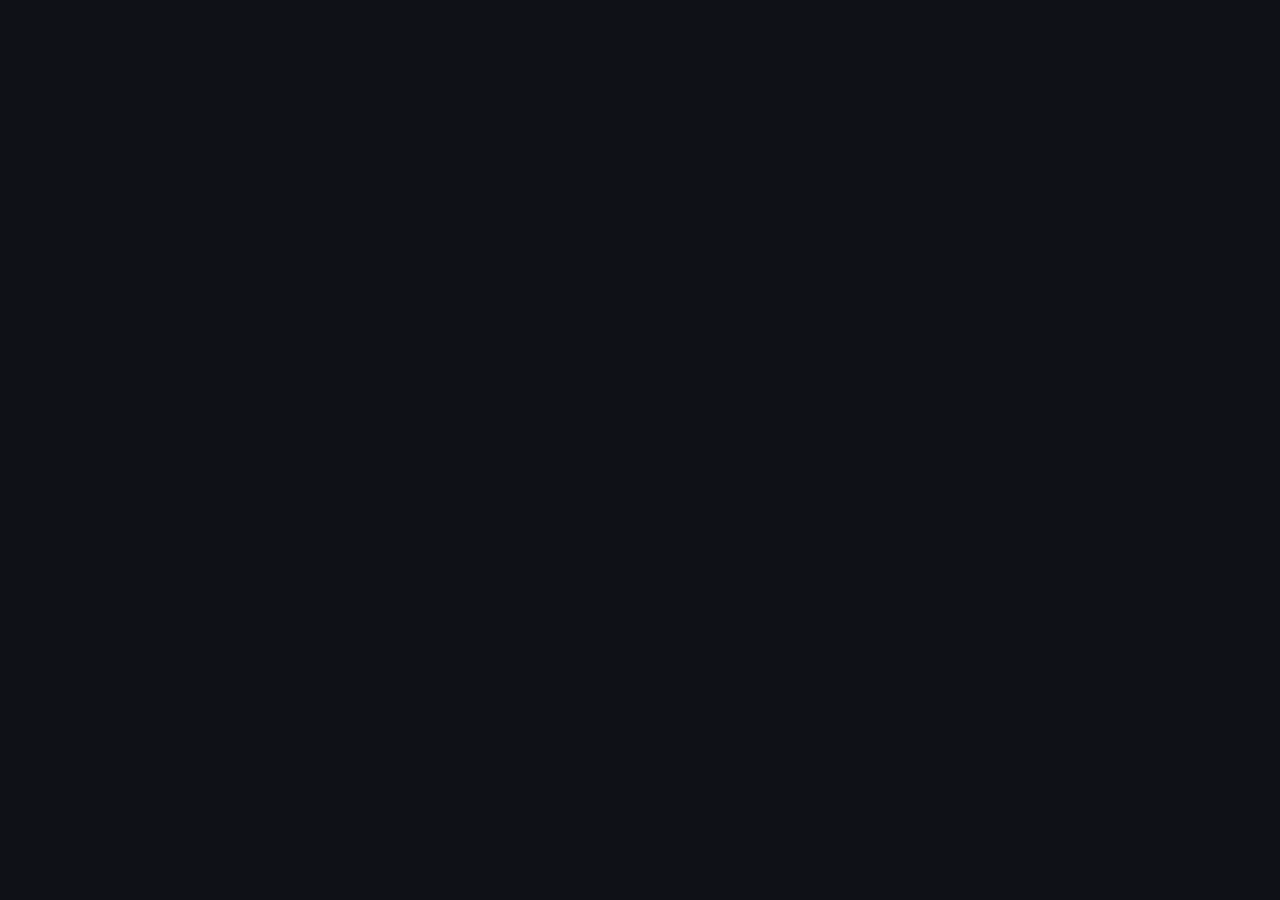
==== index.html @ 12e65e0e "init: project structure Made-with: Cursor" ====
<!DOCTYPE html>
<html lang="en">
<head>
  <meta charset="UTF-8">
  <meta name="viewport" content="width=device-width, initial-scale=1.0">
  <title>AppHarbor Studio</title>
  <link rel="stylesheet" href="/assets/css/main.css">
</head>
<body>
  <!-- TODO: content -->
  <script src="/assets/js/i18n.js"></script>
  <script src="/assets/js/main.js"></script>
</body>
</html>
---- assets/css/main.css ----
:root {
  --color-bg:       #0F1117;
  --color-surface:  #1A1D27;
  --color-accent:   #4A9EFF;
  --color-accent-2: #00D4AA;
  --color-text:     #E8EAF0;
  --color-muted:    #8B90A0;

  --font-heading: 'Inter', sans-serif;
  --font-body:    'Inter', sans-serif;

  --radius:   12px;
  --radius-sm: 6px;
  --spacing:  1rem;
}

*, *::before, *::after { box-sizing: border-box; margin: 0; padding: 0; }
html { font-size: 16px; scroll-behavior: smooth; }
body { background: var(--color-bg); color: var(--color-text); font-family: var(--font-body); line-height: 1.6; }
img { max-width: 100%; display: block; }
a { color: var(--color-accent); text-decoration: none; }
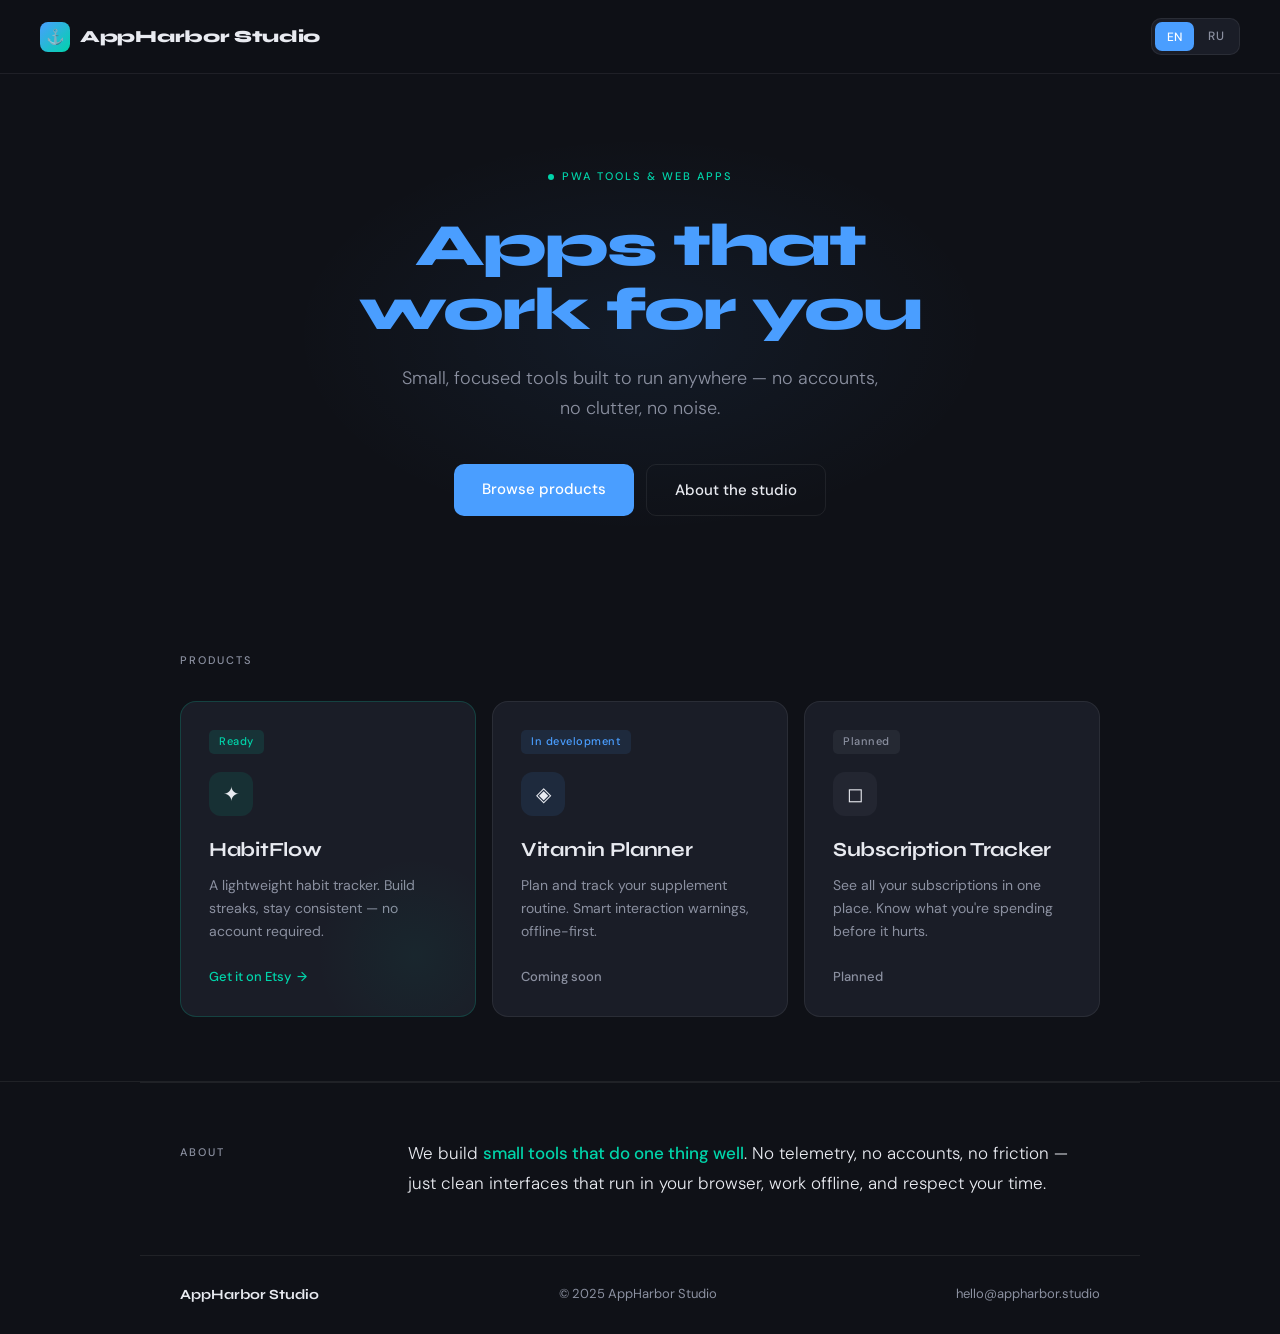
==== commit 711e42eb: "feat: homepage EN/RU, English-first landing, file://-safe paths Made-with: Cursor" ====
--- a/index.html
+++ b/index.html
@@ -3,12 +3,626 @@
 <head>
   <meta charset="UTF-8">
   <meta name="viewport" content="width=device-width, initial-scale=1.0">
-  <title>AppHarbor Studio</title>
-  <link rel="stylesheet" href="/assets/css/main.css">
+  <title>AppHarbor Studio — PWA Tools & Web Apps</title>
+  <meta name="description" content="Small, focused PWA tools built to run anywhere. No accounts, no clutter — just clean apps that work offline and respect your time.">
+  <meta property="og:title" content="AppHarbor Studio">
+  <meta property="og:description" content="Small, focused PWA tools built to run anywhere.">
+  <meta property="og:url" content="https://appharbor.studio">
+  <meta property="og:type" content="website">
+  <link rel="preconnect" href="https://fonts.googleapis.com">
+  <link rel="preconnect" href="https://fonts.gstatic.com" crossorigin>
+  <link href="https://fonts.googleapis.com/css2?family=Syne:wght@400;700;800&family=DM+Sans:ital,opsz,wght@0,9..40,300;0,9..40,400;0,9..40,500;1,9..40,300&display=swap" rel="stylesheet">
+  <style>
+    /* ─── Reset & variables ─── */
+    *, *::before, *::after { box-sizing: border-box; margin: 0; padding: 0; }
+
+    :root {
+      --color-bg:       #0F1117;
+      --color-surface:  #1A1D27;
+      --color-accent:   #4A9EFF;
+      --color-accent-2: #00D4AA;
+      --color-text:     #E8EAF0;
+      --color-muted:    #8B90A0;
+      --border:         rgba(255, 255, 255, 0.07);
+      --font-heading:   'Syne', sans-serif;
+      --font-body:      'DM Sans', sans-serif;
+      --radius:         16px;
+      --radius-sm:      10px;
+      --max-w:          1000px;
+    }
+
+    html { font-size: 16px; scroll-behavior: smooth; }
+
+    body {
+      background: var(--color-bg);
+      color: var(--color-text);
+      font-family: var(--font-body);
+      line-height: 1.6;
+      -webkit-font-smoothing: antialiased;
+    }
+
+    img { max-width: 100%; display: block; }
+    a { color: var(--color-accent); text-decoration: none; }
+
+    /* ─── Nav ─── */
+    .nav {
+      position: sticky;
+      top: 0;
+      z-index: 100;
+      display: flex;
+      align-items: center;
+      justify-content: space-between;
+      padding: 18px 40px;
+      border-bottom: 1px solid var(--border);
+      background: rgba(15, 17, 23, 0.88);
+      backdrop-filter: blur(14px);
+      -webkit-backdrop-filter: blur(14px);
+    }
+
+    .nav-logo {
+      display: flex;
+      align-items: center;
+      gap: 10px;
+      font-family: var(--font-heading);
+      font-weight: 800;
+      font-size: 17px;
+      letter-spacing: -0.3px;
+      color: var(--color-text);
+      text-decoration: none;
+    }
+
+    .nav-logo-icon {
+      width: 30px;
+      height: 30px;
+      border-radius: 8px;
+      background: linear-gradient(135deg, var(--color-accent) 0%, var(--color-accent-2) 100%);
+      display: flex;
+      align-items: center;
+      justify-content: center;
+      font-size: 15px;
+      flex-shrink: 0;
+    }
+
+    .lang-toggle {
+      display: flex;
+      gap: 2px;
+      background: var(--color-surface);
+      border: 1px solid var(--border);
+      border-radius: var(--radius-sm);
+      padding: 3px;
+    }
+
+    .lang-btn {
+      padding: 5px 12px;
+      border-radius: 7px;
+      font-size: 12px;
+      font-weight: 500;
+      letter-spacing: 0.3px;
+      cursor: pointer;
+      color: var(--color-muted);
+      border: none;
+      background: none;
+      font-family: var(--font-body);
+      transition: all 0.2s;
+    }
+
+    .lang-btn.active,
+    .lang-btn:hover {
+      background: var(--color-accent);
+      color: #fff;
+    }
+
+    .lang-toggle a.lang-btn {
+      color: var(--color-muted);
+    }
+
+    .lang-toggle a.lang-btn.active,
+    .lang-toggle a.lang-btn:hover {
+      color: #fff;
+    }
+
+    /* ─── Hero ─── */
+    .hero-wrap {
+      position: relative;
+      overflow: hidden;
+    }
+
+    .hero-glow {
+      position: absolute;
+      width: 700px;
+      height: 400px;
+      border-radius: 50%;
+      background: radial-gradient(ellipse, rgba(74, 158, 255, 0.07) 0%, transparent 70%);
+      left: 50%;
+      transform: translateX(-50%);
+      top: 60px;
+      pointer-events: none;
+    }
+
+    .hero {
+      padding: 88px 40px 72px;
+      max-width: var(--max-w);
+      margin: 0 auto;
+      text-align: center;
+      position: relative;
+    }
+
+    .hero-eyebrow {
+      display: inline-flex;
+      align-items: center;
+      gap: 8px;
+      font-size: 11px;
+      font-weight: 500;
+      letter-spacing: 2px;
+      text-transform: uppercase;
+      color: var(--color-accent-2);
+      margin-bottom: 28px;
+    }
+
+    .hero-eyebrow-dot {
+      width: 6px;
+      height: 6px;
+      border-radius: 50%;
+      background: var(--color-accent-2);
+      flex-shrink: 0;
+    }
+
+    .hero h1 {
+      font-family: var(--font-heading);
+      font-size: clamp(38px, 6vw, 60px);
+      font-weight: 800;
+      line-height: 1.07;
+      letter-spacing: -2px;
+      margin-bottom: 22px;
+    }
+
+    .hero h1 span { color: var(--color-accent); }
+
+    .hero-sub {
+      font-size: 18px;
+      color: var(--color-muted);
+      line-height: 1.65;
+      max-width: 500px;
+      margin: 0 auto 40px;
+      font-weight: 300;
+    }
+
+    .cta-group {
+      display: flex;
+      gap: 12px;
+      justify-content: center;
+      flex-wrap: wrap;
+    }
+
+    .btn-primary {
+      padding: 13px 28px;
+      background: var(--color-accent);
+      color: #fff;
+      border-radius: var(--radius-sm);
+      font-weight: 500;
+      font-size: 15px;
+      border: none;
+      cursor: pointer;
+      font-family: var(--font-body);
+      transition: opacity 0.2s, transform 0.15s;
+      text-decoration: none;
+      display: inline-block;
+    }
+
+    .btn-primary:hover { opacity: 0.85; transform: translateY(-1px); }
+    .btn-primary:active { transform: translateY(0); }
+
+    .btn-ghost {
+      padding: 13px 28px;
+      background: transparent;
+      color: var(--color-text);
+      border-radius: var(--radius-sm);
+      font-weight: 500;
+      font-size: 15px;
+      border: 1px solid var(--border);
+      cursor: pointer;
+      font-family: var(--font-body);
+      transition: border-color 0.2s, transform 0.15s;
+      text-decoration: none;
+      display: inline-block;
+    }
+
+    .btn-ghost:hover { border-color: rgba(255,255,255,0.2); transform: translateY(-1px); }
+
+    /* ─── Section shared ─── */
+    .section {
+      padding: 64px 40px;
+      max-width: var(--max-w);
+      margin: 0 auto;
+    }
+
+    .section-label {
+      font-size: 11px;
+      font-weight: 500;
+      letter-spacing: 2px;
+      text-transform: uppercase;
+      color: var(--color-muted);
+      margin-bottom: 32px;
+    }
+
+    /* ─── Products ─── */
+    .products-grid {
+      display: grid;
+      grid-template-columns: repeat(auto-fit, minmax(280px, 1fr));
+      gap: 16px;
+    }
+
+    .product-card {
+      background: var(--color-surface);
+      border: 1px solid var(--border);
+      border-radius: var(--radius);
+      padding: 28px;
+      cursor: pointer;
+      transition: border-color 0.25s, transform 0.25s;
+      position: relative;
+      overflow: hidden;
+      display: flex;
+      flex-direction: column;
+    }
+
+    .product-card:hover {
+      border-color: rgba(74, 158, 255, 0.3);
+      transform: translateY(-2px);
+    }
+
+    .product-card.ready { border-color: rgba(0, 212, 170, 0.2); }
+    .product-card.ready:hover { border-color: rgba(0, 212, 170, 0.45); }
+
+    .card-glow {
+      position: absolute;
+      width: 200px;
+      height: 200px;
+      border-radius: 50%;
+      background: radial-gradient(ellipse, rgba(0, 212, 170, 0.05) 0%, transparent 70%);
+      right: -40px;
+      bottom: -40px;
+      pointer-events: none;
+    }
+
+    .card-tag {
+      display: inline-block;
+      padding: 3px 10px;
+      border-radius: 5px;
+      font-size: 11px;
+      font-weight: 500;
+      letter-spacing: 0.5px;
+      margin-bottom: 18px;
+      align-self: flex-start;
+    }
+
+    .tag-ready    { background: rgba(0, 212, 170, 0.12); color: var(--color-accent-2); }
+    .tag-building { background: rgba(74, 158, 255, 0.10); color: var(--color-accent); }
+    .tag-planned  { background: rgba(139, 144, 160, 0.10); color: var(--color-muted); }
+
+    .card-icon {
+      width: 44px;
+      height: 44px;
+      border-radius: 12px;
+      margin-bottom: 18px;
+      display: flex;
+      align-items: center;
+      justify-content: center;
+      font-size: 20px;
+      flex-shrink: 0;
+    }
+
+    .icon-habit   { background: rgba(0, 212, 170, 0.10); }
+    .icon-vitamin { background: rgba(74, 158, 255, 0.10); }
+    .icon-sub     { background: rgba(139, 144, 160, 0.08); }
+
+    .card-title {
+      font-family: var(--font-heading);
+      font-size: 20px;
+      font-weight: 700;
+      letter-spacing: -0.3px;
+      margin-bottom: 8px;
+    }
+
+    .card-desc {
+      font-size: 14px;
+      color: var(--color-muted);
+      line-height: 1.65;
+      margin-bottom: 24px;
+      flex: 1;
+    }
+
+    .card-link {
+      display: inline-flex;
+      align-items: center;
+      gap: 6px;
+      font-size: 13px;
+      font-weight: 500;
+      color: var(--color-accent-2);
+      transition: gap 0.2s;
+      align-self: flex-start;
+    }
+
+    .card-link:hover { gap: 10px; }
+    .card-link.muted { color: var(--color-muted); pointer-events: none; }
+
+    .card-arrow {
+      display: inline-block;
+      transition: transform 0.2s;
+    }
+
+    .card-link:hover .card-arrow { transform: translateX(3px); }
+
+    /* ─── Philosophy ─── */
+    .philosophy {
+      padding: 56px 40px;
+      max-width: var(--max-w);
+      margin: 0 auto;
+      border-top: 1px solid var(--border);
+    }
+
+    .phil-grid {
+      display: grid;
+      grid-template-columns: 180px 1fr;
+      gap: 48px;
+      align-items: start;
+    }
+
+    .phil-label {
+      font-size: 11px;
+      font-weight: 500;
+      letter-spacing: 2px;
+      text-transform: uppercase;
+      color: var(--color-muted);
+      padding-top: 5px;
+    }
+
+    .phil-text {
+      font-size: 17px;
+      color: var(--color-text);
+      line-height: 1.75;
+      font-weight: 300;
+    }
+
+    .phil-text strong {
+      color: var(--color-accent-2);
+      font-weight: 500;
+    }
+
+    /* ─── Footer ─── */
+    footer {
+      border-top: 1px solid var(--border);
+      padding: 28px 40px;
+      max-width: var(--max-w);
+      margin: 0 auto;
+      display: flex;
+      justify-content: space-between;
+      align-items: center;
+      flex-wrap: wrap;
+      gap: 12px;
+    }
+
+    .footer-logo {
+      font-family: var(--font-heading);
+      font-size: 14px;
+      font-weight: 700;
+      color: var(--color-text);
+    }
+
+    .footer-copy { font-size: 13px; color: var(--color-muted); }
+
+    .footer-link {
+      font-size: 13px;
+      color: var(--color-muted);
+      text-decoration: none;
+      transition: color 0.2s;
+    }
+
+    .footer-link:hover { color: var(--color-text); }
+
+    /* ─── Divider ─── */
+    .divider { border: none; border-top: 1px solid var(--border); }
+
+    /* ─── Responsive ─── */
+    @media (max-width: 640px) {
+      .nav { padding: 16px 20px; }
+      .hero { padding: 60px 20px 52px; }
+      .section { padding: 48px 20px; }
+      .philosophy { padding: 40px 20px; }
+      footer { padding: 24px 20px; }
+
+      .phil-grid { grid-template-columns: 1fr; gap: 14px; }
+      .products-grid { grid-template-columns: 1fr; }
+    }
+  </style>
 </head>
 <body>
-  <!-- TODO: content -->
-  <script src="/assets/js/i18n.js"></script>
-  <script src="/assets/js/main.js"></script>
+
+  <!-- NAV -->
+  <header>
+    <nav class="nav">
+      <a href="./" class="nav-logo">
+        <div class="nav-logo-icon">⚓</div>
+        AppHarbor Studio
+      </a>
+      <div class="lang-toggle" role="group" aria-label="Language switcher">
+        <button type="button" class="lang-btn active" onclick="setLang('en')" aria-label="English">EN</button>
+        <a href="ru/index.html" class="lang-btn" aria-label="Russian" onclick="localStorage.setItem('appharbor-lang','ru')">RU</a>
+      </div>
+    </nav>
+  </header>
+
+  <!-- HERO -->
+  <div class="hero-wrap">
+    <div class="hero-glow" aria-hidden="true"></div>
+    <section class="hero" aria-labelledby="hero-title">
+      <div class="hero-eyebrow">
+        <div class="hero-eyebrow-dot" aria-hidden="true"></div>
+        <span data-i18n="hero.eyebrow">PWA Tools &amp; Web Apps</span>
+      </div>
+      <h1 id="hero-title">
+        <span data-i18n="hero.title.line1">Apps that</span><br>
+        <span data-i18n="hero.title.line2">work <span style="color:var(--color-accent)">for you</span></span>
+      </h1>
+      <p class="hero-sub" data-i18n="hero.sub">
+        Small, focused tools built to run anywhere — no accounts, no clutter, no noise.
+      </p>
+      <div class="cta-group">
+        <a href="#products" class="btn-primary" data-i18n="hero.cta.primary">Browse products</a>
+        <a href="#about" class="btn-ghost" data-i18n="hero.cta.secondary">About the studio</a>
+      </div>
+    </section>
+  </div>
+
+  <!-- PRODUCTS -->
+  <section class="section" id="products" aria-labelledby="products-heading">
+    <div class="section-label" id="products-heading" data-i18n="products.label">Products</div>
+    <div class="products-grid">
+
+      <!-- HabitFlow -->
+      <article class="product-card ready">
+        <div class="card-glow" aria-hidden="true"></div>
+        <span class="card-tag tag-ready" data-i18n="card.tag.ready">Ready</span>
+        <div class="card-icon icon-habit" aria-hidden="true">✦</div>
+        <h2 class="card-title">HabitFlow</h2>
+        <p class="card-desc" data-i18n="card.habitflow.desc">
+          A lightweight habit tracker. Build streaks, stay consistent — no account required.
+        </p>
+        <a href="https://habitflow.appharbor.studio" class="card-link">
+          <span data-i18n="card.habitflow.cta">Get it on Etsy</span>
+          <span class="card-arrow" aria-hidden="true">→</span>
+        </a>
+      </article>
+
+      <!-- Vitamin Planner -->
+      <article class="product-card">
+        <span class="card-tag tag-building" data-i18n="card.tag.building">In development</span>
+        <div class="card-icon icon-vitamin" aria-hidden="true">◈</div>
+        <h2 class="card-title">Vitamin Planner</h2>
+        <p class="card-desc" data-i18n="card.vitamins.desc">
+          Plan and track your supplement routine. Smart interaction warnings, offline-first.
+        </p>
+        <span class="card-link muted" data-i18n="card.tag.soon">Coming soon</span>
+      </article>
+
+      <!-- Subscription Tracker -->
+      <article class="product-card">
+        <span class="card-tag tag-planned" data-i18n="card.tag.planned">Planned</span>
+        <div class="card-icon icon-sub" aria-hidden="true">◻</div>
+        <h2 class="card-title">Subscription Tracker</h2>
+        <p class="card-desc" data-i18n="card.sub.desc">
+          See all your subscriptions in one place. Know what you're spending before it hurts.
+        </p>
+        <span class="card-link muted" data-i18n="card.tag.planned">Planned</span>
+      </article>
+
+    </div>
+  </section>
+
+  <hr class="divider">
+
+  <!-- PHILOSOPHY / ABOUT -->
+  <section class="philosophy" id="about" aria-labelledby="about-heading">
+    <div class="phil-grid">
+      <div class="phil-label" id="about-heading" data-i18n="about.label">About</div>
+      <p class="phil-text" data-i18n="about.text">
+        We build <strong>small tools that do one thing well</strong>. No telemetry, no accounts,
+        no friction — just clean interfaces that run in your browser, work offline, and
+        respect your time.
+      </p>
+    </div>
+  </section>
+
+  <!-- FOOTER -->
+  <footer>
+    <span class="footer-logo">AppHarbor Studio</span>
+    <span class="footer-copy">© 2025 AppHarbor Studio</span>
+    <a href="mailto:hello@appharbor.studio" class="footer-link">hello@appharbor.studio</a>
+  </footer>
+
+  <script>
+    // ─── i18n ───────────────────────────────────────────────
+    const translations = {
+      en: {
+        'hero.eyebrow':          'PWA Tools & Web Apps',
+        'hero.title.line1':      'Apps that',
+        'hero.title.line2':      'work for you',
+        'hero.sub':              'Small, focused tools built to run anywhere — no accounts, no clutter, no noise.',
+        'hero.cta.primary':      'Browse products',
+        'hero.cta.secondary':    'About the studio',
+        'products.label':        'Products',
+        'card.tag.ready':        'Ready',
+        'card.tag.building':     'In development',
+        'card.tag.planned':      'Planned',
+        'card.tag.soon':         'Coming soon',
+        'card.habitflow.desc':   'A lightweight habit tracker. Build streaks, stay consistent — no account required.',
+        'card.habitflow.cta':    'Get it on Etsy',
+        'card.vitamins.desc':    'Plan and track your supplement routine. Smart interaction warnings, offline-first.',
+        'card.sub.desc':         'See all your subscriptions in one place. Know what you\'re spending before it hurts.',
+        'about.label':           'About',
+        'about.text':            'We build small tools that do one thing well. No telemetry, no accounts, no friction — just clean interfaces that run in your browser, work offline, and respect your time.',
+      },
+      ru: {
+        'hero.eyebrow':          'PWA-инструменты и веб-приложения',
+        'hero.title.line1':      'Приложения,',
+        'hero.title.line2':      'которые работают для вас',
+        'hero.sub':              'Маленькие, сфокусированные инструменты — без аккаунтов, без лишнего.',
+        'hero.cta.primary':      'Смотреть продукты',
+        'hero.cta.secondary':    'О студии',
+        'products.label':        'Продукты',
+        'card.tag.ready':        'Готов',
+        'card.tag.building':     'В разработке',
+        'card.tag.planned':      'Планируется',
+        'card.tag.soon':         'Скоро',
+        'card.habitflow.desc':   'Лёгкий трекер привычек. Стройте серии, оставайтесь в ритме — без регистрации.',
+        'card.habitflow.cta':    'Купить на Etsy',
+        'card.vitamins.desc':    'Планируйте приём витаминов. Умные предупреждения о взаимодействиях, работает офлайн.',
+        'card.sub.desc':         'Все подписки в одном месте. Знайте, на что уходят деньги.',
+        'about.label':           'О нас',
+        'about.text':            'Мы создаём небольшие инструменты, которые делают одно дело хорошо. Без трекинга, без аккаунтов, без лишнего — только чистые интерфейсы, которые работают в браузере, офлайн и уважают ваше время.',
+      }
+    };
+
+    function setLang(lang) {
+      // Update active button
+      document.querySelectorAll('.lang-btn').forEach(btn => {
+        btn.classList.toggle('active', btn.textContent.trim().toLowerCase() === lang);
+      });
+
+      // Apply translations
+      document.querySelectorAll('[data-i18n]').forEach(el => {
+        const key = el.dataset.i18n;
+        if (translations[lang]?.[key]) {
+          // Preserve inner HTML for elements with nested tags (hero.title.line2, about.text)
+          if (key === 'hero.title.line2') {
+            const t = translations[lang][key];
+            if (lang === 'en') {
+              el.innerHTML = t.replace(
+                'for you',
+                '<span style="color:var(--color-accent)">for you</span>'
+              );
+            } else {
+              el.innerHTML = t.replace(
+                'для вас',
+                '<span style="color:var(--color-accent)">для вас</span>'
+              );
+            }
+          } else if (key === 'about.text') {
+            if (lang === 'en') {
+              el.innerHTML = `We build <strong>small tools that do one thing well</strong>. No telemetry, no accounts, no friction — just clean interfaces that run in your browser, work offline, and respect your time.`;
+            } else {
+              el.innerHTML = `Мы создаём <strong>небольшие инструменты, которые делают одно дело хорошо</strong>. Без трекинга, без аккаунтов, без лишнего — только чистые интерфейсы, которые работают в браузере, офлайн и уважают ваше время.`;
+            }
+          } else {
+            el.textContent = translations[lang][key];
+          }
+        }
+      });
+
+      document.documentElement.lang = lang;
+      localStorage.setItem('appharbor-lang', lang);
+    }
+
+    // English-first landing: default markup stays EN; /ru/ is explicit Russian URL.
+  </script>
 </body>
 </html>
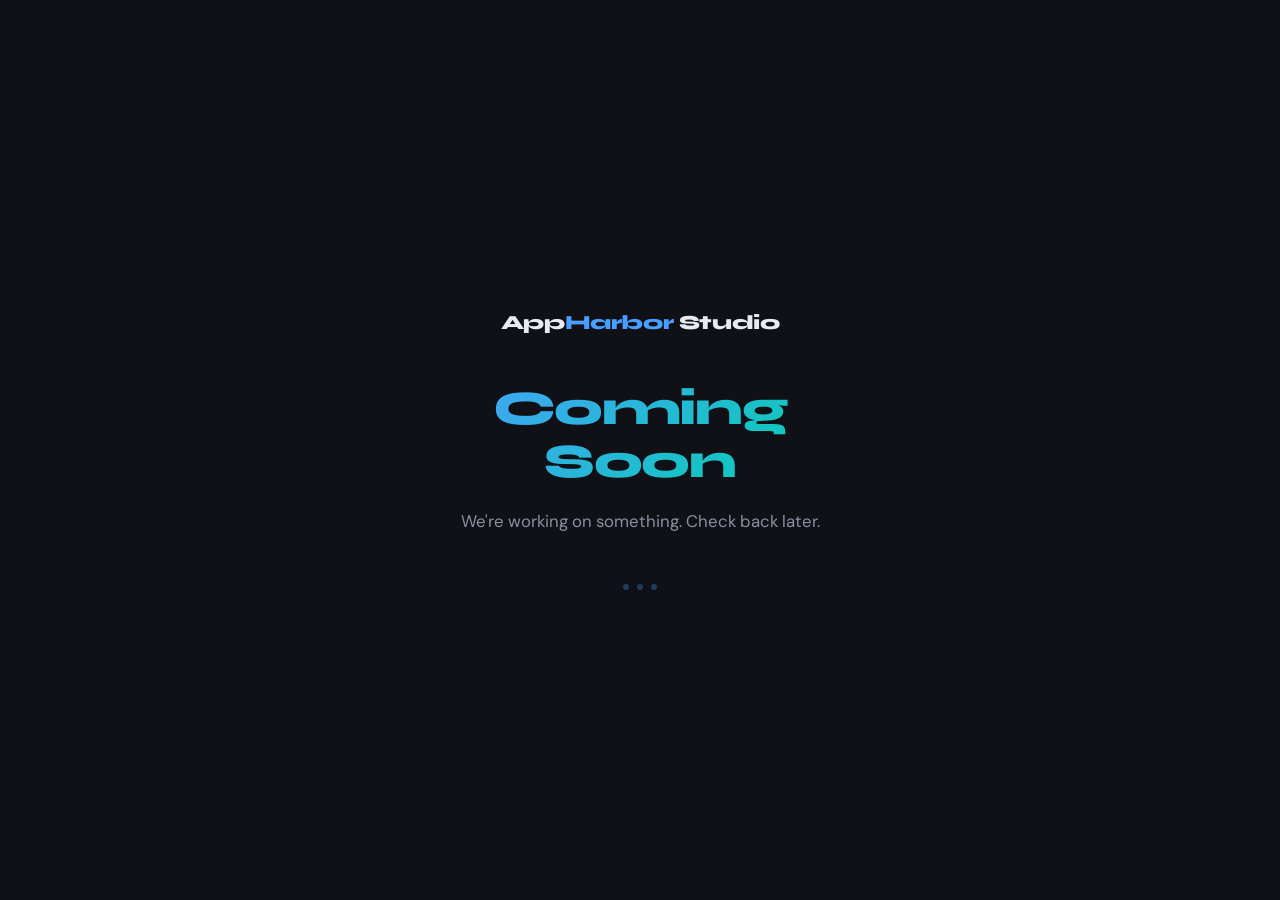
==== commit 22f68c78: "chore: replace all pages with Coming Soon stub Co-Authored-By: Claude Sonnet 4.6 <noreply@anthropic." ====
--- a/index.html
+++ b/index.html
@@ -3,626 +3,133 @@
 <head>
   <meta charset="UTF-8">
   <meta name="viewport" content="width=device-width, initial-scale=1.0">
-  <title>AppHarbor Studio — PWA Tools & Web Apps</title>
-  <meta name="description" content="Small, focused PWA tools built to run anywhere. No accounts, no clutter — just clean apps that work offline and respect your time.">
+  <title>AppHarbor Studio — Coming Soon</title>
+  <meta name="description" content="AppHarbor Studio is being updated. Coming soon in English.">
   <meta property="og:title" content="AppHarbor Studio">
-  <meta property="og:description" content="Small, focused PWA tools built to run anywhere.">
+  <meta property="og:description" content="Coming soon in English.">
   <meta property="og:url" content="https://appharbor.studio">
   <meta property="og:type" content="website">
   <link rel="preconnect" href="https://fonts.googleapis.com">
   <link rel="preconnect" href="https://fonts.gstatic.com" crossorigin>
   <link href="https://fonts.googleapis.com/css2?family=Syne:wght@400;700;800&family=DM+Sans:ital,opsz,wght@0,9..40,300;0,9..40,400;0,9..40,500;1,9..40,300&display=swap" rel="stylesheet">
   <style>
-    /* ─── Reset & variables ─── */
     *, *::before, *::after { box-sizing: border-box; margin: 0; padding: 0; }
 
     :root {
-      --color-bg:       #0F1117;
-      --color-surface:  #1A1D27;
-      --color-accent:   #4A9EFF;
-      --color-accent-2: #00D4AA;
-      --color-text:     #E8EAF0;
-      --color-muted:    #8B90A0;
-      --border:         rgba(255, 255, 255, 0.07);
-      --font-heading:   'Syne', sans-serif;
-      --font-body:      'DM Sans', sans-serif;
-      --radius:         16px;
-      --radius-sm:      10px;
-      --max-w:          1000px;
+      --color-bg:      #0F1117;
+      --color-surface: #1A1D27;
+      --color-accent:  #4A9EFF;
+      --color-accent-2:#00D4AA;
+      --color-text:    #E8EAF0;
+      --color-muted:   #8B90A0;
+      --font-heading:  'Syne', sans-serif;
+      --font-body:     'DM Sans', sans-serif;
     }
 
-    html { font-size: 16px; scroll-behavior: smooth; }
+    html, body {
+      height: 100%;
+    }
 
     body {
       background: var(--color-bg);
       color: var(--color-text);
       font-family: var(--font-body);
-      line-height: 1.6;
-      -webkit-font-smoothing: antialiased;
-    }
-
-    img { max-width: 100%; display: block; }
-    a { color: var(--color-accent); text-decoration: none; }
-
-    /* ─── Nav ─── */
-    .nav {
-      position: sticky;
-      top: 0;
-      z-index: 100;
-      display: flex;
-      align-items: center;
-      justify-content: space-between;
-      padding: 18px 40px;
-      border-bottom: 1px solid var(--border);
-      background: rgba(15, 17, 23, 0.88);
-      backdrop-filter: blur(14px);
-      -webkit-backdrop-filter: blur(14px);
-    }
-
-    .nav-logo {
-      display: flex;
-      align-items: center;
-      gap: 10px;
-      font-family: var(--font-heading);
-      font-weight: 800;
-      font-size: 17px;
-      letter-spacing: -0.3px;
-      color: var(--color-text);
-      text-decoration: none;
-    }
-
-    .nav-logo-icon {
-      width: 30px;
-      height: 30px;
-      border-radius: 8px;
-      background: linear-gradient(135deg, var(--color-accent) 0%, var(--color-accent-2) 100%);
       display: flex;
       align-items: center;
       justify-content: center;
-      font-size: 15px;
-      flex-shrink: 0;
+      min-height: 100vh;
+      padding: 2rem;
     }
 
-    .lang-toggle {
-      display: flex;
-      gap: 2px;
-      background: var(--color-surface);
-      border: 1px solid var(--border);
-      border-radius: var(--radius-sm);
-      padding: 3px;
+    .container {
+      text-align: center;
+      max-width: 480px;
     }
 
-    .lang-btn {
-      padding: 5px 12px;
-      border-radius: 7px;
-      font-size: 12px;
-      font-weight: 500;
-      letter-spacing: 0.3px;
-      cursor: pointer;
-      color: var(--color-muted);
-      border: none;
-      background: none;
-      font-family: var(--font-body);
-      transition: all 0.2s;
+    .logo {
+      font-family: var(--font-heading);
+      font-weight: 800;
+      font-size: 1.25rem;
+      letter-spacing: -0.02em;
+      margin-bottom: 3rem;
+      color: var(--color-text);
     }
 
-    .lang-btn.active,
-    .lang-btn:hover {
-      background: var(--color-accent);
-      color: #fff;
+    .logo span {
+      color: var(--color-accent);
     }
 
-    .lang-toggle a.lang-btn {
-      color: var(--color-muted);
+    .badge {
+      display: inline-block;
+      background: rgba(74, 158, 255, 0.12);
+      border: 1px solid rgba(74, 158, 255, 0.25);
+      color: var(--color-accent);
+      font-family: var(--font-body);
+      font-size: 0.75rem;
+      font-weight: 500;
+      letter-spacing: 0.08em;
+      text-transform: uppercase;
+      padding: 0.35rem 0.9rem;
+      border-radius: 100px;
+      margin-bottom: 2rem;
     }
 
-    .lang-toggle a.lang-btn.active,
-    .lang-toggle a.lang-btn:hover {
-      color: #fff;
+    h1 {
+      font-family: var(--font-heading);
+      font-weight: 800;
+      font-size: clamp(2rem, 6vw, 3rem);
+      line-height: 1.1;
+      letter-spacing: -0.03em;
+      margin-bottom: 1.25rem;
     }
 
-    /* ─── Hero ─── */
-    .hero-wrap {
-      position: relative;
-      overflow: hidden;
+    .gradient {
+      background: linear-gradient(135deg, var(--color-accent), var(--color-accent-2));
+      -webkit-background-clip: text;
+      -webkit-text-fill-color: transparent;
+      background-clip: text;
     }
 
-    .hero-glow {
-      position: absolute;
-      width: 700px;
-      height: 400px;
-      border-radius: 50%;
-      background: radial-gradient(ellipse, rgba(74, 158, 255, 0.07) 0%, transparent 70%);
-      left: 50%;
-      transform: translateX(-50%);
-      top: 60px;
-      pointer-events: none;
+    p {
+      color: var(--color-muted);
+      font-size: 1.05rem;
+      line-height: 1.65;
     }
 
-    .hero {
-      padding: 88px 40px 72px;
-      max-width: var(--max-w);
-      margin: 0 auto;
-      text-align: center;
-      position: relative;
+    .dots {
+      display: flex;
+      justify-content: center;
+      gap: 0.5rem;
+      margin-top: 3rem;
     }
 
-    .hero-eyebrow {
-      display: inline-flex;
-      align-items: center;
-      gap: 8px;
-      font-size: 11px;
-      font-weight: 500;
-      letter-spacing: 2px;
-      text-transform: uppercase;
-      color: var(--color-accent-2);
-      margin-bottom: 28px;
-    }
-
-    .hero-eyebrow-dot {
+    .dot {
       width: 6px;
       height: 6px;
       border-radius: 50%;
-      background: var(--color-accent-2);
-      flex-shrink: 0;
+      background: var(--color-accent);
+      opacity: 0.3;
+      animation: pulse 1.4s ease-in-out infinite;
     }
+    .dot:nth-child(2) { animation-delay: 0.2s; }
+    .dot:nth-child(3) { animation-delay: 0.4s; }
 
-    .hero h1 {
-      font-family: var(--font-heading);
-      font-size: clamp(38px, 6vw, 60px);
-      font-weight: 800;
-      line-height: 1.07;
-      letter-spacing: -2px;
-      margin-bottom: 22px;
-    }
-
-    .hero h1 span { color: var(--color-accent); }
-
-    .hero-sub {
-      font-size: 18px;
-      color: var(--color-muted);
-      line-height: 1.65;
-      max-width: 500px;
-      margin: 0 auto 40px;
-      font-weight: 300;
-    }
-
-    .cta-group {
-      display: flex;
-      gap: 12px;
-      justify-content: center;
-      flex-wrap: wrap;
-    }
-
-    .btn-primary {
-      padding: 13px 28px;
-      background: var(--color-accent);
-      color: #fff;
-      border-radius: var(--radius-sm);
-      font-weight: 500;
-      font-size: 15px;
-      border: none;
-      cursor: pointer;
-      font-family: var(--font-body);
-      transition: opacity 0.2s, transform 0.15s;
-      text-decoration: none;
-      display: inline-block;
-    }
-
-    .btn-primary:hover { opacity: 0.85; transform: translateY(-1px); }
-    .btn-primary:active { transform: translateY(0); }
-
-    .btn-ghost {
-      padding: 13px 28px;
-      background: transparent;
-      color: var(--color-text);
-      border-radius: var(--radius-sm);
-      font-weight: 500;
-      font-size: 15px;
-      border: 1px solid var(--border);
-      cursor: pointer;
-      font-family: var(--font-body);
-      transition: border-color 0.2s, transform 0.15s;
-      text-decoration: none;
-      display: inline-block;
-    }
-
-    .btn-ghost:hover { border-color: rgba(255,255,255,0.2); transform: translateY(-1px); }
-
-    /* ─── Section shared ─── */
-    .section {
-      padding: 64px 40px;
-      max-width: var(--max-w);
-      margin: 0 auto;
-    }
-
-    .section-label {
-      font-size: 11px;
-      font-weight: 500;
-      letter-spacing: 2px;
-      text-transform: uppercase;
-      color: var(--color-muted);
-      margin-bottom: 32px;
-    }
-
-    /* ─── Products ─── */
-    .products-grid {
-      display: grid;
-      grid-template-columns: repeat(auto-fit, minmax(280px, 1fr));
-      gap: 16px;
-    }
-
-    .product-card {
-      background: var(--color-surface);
-      border: 1px solid var(--border);
-      border-radius: var(--radius);
-      padding: 28px;
-      cursor: pointer;
-      transition: border-color 0.25s, transform 0.25s;
-      position: relative;
-      overflow: hidden;
-      display: flex;
-      flex-direction: column;
-    }
-
-    .product-card:hover {
-      border-color: rgba(74, 158, 255, 0.3);
-      transform: translateY(-2px);
-    }
-
-    .product-card.ready { border-color: rgba(0, 212, 170, 0.2); }
-    .product-card.ready:hover { border-color: rgba(0, 212, 170, 0.45); }
-
-    .card-glow {
-      position: absolute;
-      width: 200px;
-      height: 200px;
-      border-radius: 50%;
-      background: radial-gradient(ellipse, rgba(0, 212, 170, 0.05) 0%, transparent 70%);
-      right: -40px;
-      bottom: -40px;
-      pointer-events: none;
-    }
-
-    .card-tag {
-      display: inline-block;
-      padding: 3px 10px;
-      border-radius: 5px;
-      font-size: 11px;
-      font-weight: 500;
-      letter-spacing: 0.5px;
-      margin-bottom: 18px;
-      align-self: flex-start;
-    }
-
-    .tag-ready    { background: rgba(0, 212, 170, 0.12); color: var(--color-accent-2); }
-    .tag-building { background: rgba(74, 158, 255, 0.10); color: var(--color-accent); }
-    .tag-planned  { background: rgba(139, 144, 160, 0.10); color: var(--color-muted); }
-
-    .card-icon {
-      width: 44px;
-      height: 44px;
-      border-radius: 12px;
-      margin-bottom: 18px;
-      display: flex;
-      align-items: center;
-      justify-content: center;
-      font-size: 20px;
-      flex-shrink: 0;
-    }
-
-    .icon-habit   { background: rgba(0, 212, 170, 0.10); }
-    .icon-vitamin { background: rgba(74, 158, 255, 0.10); }
-    .icon-sub     { background: rgba(139, 144, 160, 0.08); }
-
-    .card-title {
-      font-family: var(--font-heading);
-      font-size: 20px;
-      font-weight: 700;
-      letter-spacing: -0.3px;
-      margin-bottom: 8px;
-    }
-
-    .card-desc {
-      font-size: 14px;
-      color: var(--color-muted);
-      line-height: 1.65;
-      margin-bottom: 24px;
-      flex: 1;
-    }
-
-    .card-link {
-      display: inline-flex;
-      align-items: center;
-      gap: 6px;
-      font-size: 13px;
-      font-weight: 500;
-      color: var(--color-accent-2);
-      transition: gap 0.2s;
-      align-self: flex-start;
-    }
-
-    .card-link:hover { gap: 10px; }
-    .card-link.muted { color: var(--color-muted); pointer-events: none; }
-
-    .card-arrow {
-      display: inline-block;
-      transition: transform 0.2s;
-    }
-
-    .card-link:hover .card-arrow { transform: translateX(3px); }
-
-    /* ─── Philosophy ─── */
-    .philosophy {
-      padding: 56px 40px;
-      max-width: var(--max-w);
-      margin: 0 auto;
-      border-top: 1px solid var(--border);
-    }
-
-    .phil-grid {
-      display: grid;
-      grid-template-columns: 180px 1fr;
-      gap: 48px;
-      align-items: start;
-    }
-
-    .phil-label {
-      font-size: 11px;
-      font-weight: 500;
-      letter-spacing: 2px;
-      text-transform: uppercase;
-      color: var(--color-muted);
-      padding-top: 5px;
-    }
-
-    .phil-text {
-      font-size: 17px;
-      color: var(--color-text);
-      line-height: 1.75;
-      font-weight: 300;
-    }
-
-    .phil-text strong {
-      color: var(--color-accent-2);
-      font-weight: 500;
-    }
-
-    /* ─── Footer ─── */
-    footer {
-      border-top: 1px solid var(--border);
-      padding: 28px 40px;
-      max-width: var(--max-w);
-      margin: 0 auto;
-      display: flex;
-      justify-content: space-between;
-      align-items: center;
-      flex-wrap: wrap;
-      gap: 12px;
-    }
-
-    .footer-logo {
-      font-family: var(--font-heading);
-      font-size: 14px;
-      font-weight: 700;
-      color: var(--color-text);
-    }
-
-    .footer-copy { font-size: 13px; color: var(--color-muted); }
-
-    .footer-link {
-      font-size: 13px;
-      color: var(--color-muted);
-      text-decoration: none;
-      transition: color 0.2s;
-    }
-
-    .footer-link:hover { color: var(--color-text); }
-
-    /* ─── Divider ─── */
-    .divider { border: none; border-top: 1px solid var(--border); }
-
-    /* ─── Responsive ─── */
-    @media (max-width: 640px) {
-      .nav { padding: 16px 20px; }
-      .hero { padding: 60px 20px 52px; }
-      .section { padding: 48px 20px; }
-      .philosophy { padding: 40px 20px; }
-      footer { padding: 24px 20px; }
-
-      .phil-grid { grid-template-columns: 1fr; gap: 14px; }
-      .products-grid { grid-template-columns: 1fr; }
+    @keyframes pulse {
+      0%, 100% { opacity: 0.3; transform: scale(1); }
+      50%       { opacity: 1;   transform: scale(1.3); }
     }
   </style>
 </head>
 <body>
-
-  <!-- NAV -->
-  <header>
-    <nav class="nav">
-      <a href="./" class="nav-logo">
-        <div class="nav-logo-icon">⚓</div>
-        AppHarbor Studio
-      </a>
-      <div class="lang-toggle" role="group" aria-label="Language switcher">
-        <button type="button" class="lang-btn active" onclick="setLang('en')" aria-label="English">EN</button>
-        <a href="ru/index.html" class="lang-btn" aria-label="Russian" onclick="localStorage.setItem('appharbor-lang','ru')">RU</a>
-      </div>
-    </nav>
-  </header>
-
-  <!-- HERO -->
-  <div class="hero-wrap">
-    <div class="hero-glow" aria-hidden="true"></div>
-    <section class="hero" aria-labelledby="hero-title">
-      <div class="hero-eyebrow">
-        <div class="hero-eyebrow-dot" aria-hidden="true"></div>
-        <span data-i18n="hero.eyebrow">PWA Tools &amp; Web Apps</span>
-      </div>
-      <h1 id="hero-title">
-        <span data-i18n="hero.title.line1">Apps that</span><br>
-        <span data-i18n="hero.title.line2">work <span style="color:var(--color-accent)">for you</span></span>
-      </h1>
-      <p class="hero-sub" data-i18n="hero.sub">
-        Small, focused tools built to run anywhere — no accounts, no clutter, no noise.
-      </p>
-      <div class="cta-group">
-        <a href="#products" class="btn-primary" data-i18n="hero.cta.primary">Browse products</a>
-        <a href="#about" class="btn-ghost" data-i18n="hero.cta.secondary">About the studio</a>
-      </div>
-    </section>
+  <div class="container">
+    <div class="logo">App<span>Harbor</span> Studio</div>
+    <h1 class="gradient">Coming Soon</h1>
+    <p>We're working on something. Check back later.</p>
+    <div class="dots">
+      <div class="dot"></div>
+      <div class="dot"></div>
+      <div class="dot"></div>
+    </div>
   </div>
-
-  <!-- PRODUCTS -->
-  <section class="section" id="products" aria-labelledby="products-heading">
-    <div class="section-label" id="products-heading" data-i18n="products.label">Products</div>
-    <div class="products-grid">
-
-      <!-- HabitFlow -->
-      <article class="product-card ready">
-        <div class="card-glow" aria-hidden="true"></div>
-        <span class="card-tag tag-ready" data-i18n="card.tag.ready">Ready</span>
-        <div class="card-icon icon-habit" aria-hidden="true">✦</div>
-        <h2 class="card-title">HabitFlow</h2>
-        <p class="card-desc" data-i18n="card.habitflow.desc">
-          A lightweight habit tracker. Build streaks, stay consistent — no account required.
-        </p>
-        <a href="https://habitflow.appharbor.studio" class="card-link">
-          <span data-i18n="card.habitflow.cta">Get it on Etsy</span>
-          <span class="card-arrow" aria-hidden="true">→</span>
-        </a>
-      </article>
-
-      <!-- Vitamin Planner -->
-      <article class="product-card">
-        <span class="card-tag tag-building" data-i18n="card.tag.building">In development</span>
-        <div class="card-icon icon-vitamin" aria-hidden="true">◈</div>
-        <h2 class="card-title">Vitamin Planner</h2>
-        <p class="card-desc" data-i18n="card.vitamins.desc">
-          Plan and track your supplement routine. Smart interaction warnings, offline-first.
-        </p>
-        <span class="card-link muted" data-i18n="card.tag.soon">Coming soon</span>
-      </article>
-
-      <!-- Subscription Tracker -->
-      <article class="product-card">
-        <span class="card-tag tag-planned" data-i18n="card.tag.planned">Planned</span>
-        <div class="card-icon icon-sub" aria-hidden="true">◻</div>
-        <h2 class="card-title">Subscription Tracker</h2>
-        <p class="card-desc" data-i18n="card.sub.desc">
-          See all your subscriptions in one place. Know what you're spending before it hurts.
-        </p>
-        <span class="card-link muted" data-i18n="card.tag.planned">Planned</span>
-      </article>
-
-    </div>
-  </section>
-
-  <hr class="divider">
-
-  <!-- PHILOSOPHY / ABOUT -->
-  <section class="philosophy" id="about" aria-labelledby="about-heading">
-    <div class="phil-grid">
-      <div class="phil-label" id="about-heading" data-i18n="about.label">About</div>
-      <p class="phil-text" data-i18n="about.text">
-        We build <strong>small tools that do one thing well</strong>. No telemetry, no accounts,
-        no friction — just clean interfaces that run in your browser, work offline, and
-        respect your time.
-      </p>
-    </div>
-  </section>
-
-  <!-- FOOTER -->
-  <footer>
-    <span class="footer-logo">AppHarbor Studio</span>
-    <span class="footer-copy">© 2025 AppHarbor Studio</span>
-    <a href="mailto:hello@appharbor.studio" class="footer-link">hello@appharbor.studio</a>
-  </footer>
-
-  <script>
-    // ─── i18n ───────────────────────────────────────────────
-    const translations = {
-      en: {
-        'hero.eyebrow':          'PWA Tools & Web Apps',
-        'hero.title.line1':      'Apps that',
-        'hero.title.line2':      'work for you',
-        'hero.sub':              'Small, focused tools built to run anywhere — no accounts, no clutter, no noise.',
-        'hero.cta.primary':      'Browse products',
-        'hero.cta.secondary':    'About the studio',
-        'products.label':        'Products',
-        'card.tag.ready':        'Ready',
-        'card.tag.building':     'In development',
-        'card.tag.planned':      'Planned',
-        'card.tag.soon':         'Coming soon',
-        'card.habitflow.desc':   'A lightweight habit tracker. Build streaks, stay consistent — no account required.',
-        'card.habitflow.cta':    'Get it on Etsy',
-        'card.vitamins.desc':    'Plan and track your supplement routine. Smart interaction warnings, offline-first.',
-        'card.sub.desc':         'See all your subscriptions in one place. Know what you\'re spending before it hurts.',
-        'about.label':           'About',
-        'about.text':            'We build small tools that do one thing well. No telemetry, no accounts, no friction — just clean interfaces that run in your browser, work offline, and respect your time.',
-      },
-      ru: {
-        'hero.eyebrow':          'PWA-инструменты и веб-приложения',
-        'hero.title.line1':      'Приложения,',
-        'hero.title.line2':      'которые работают для вас',
-        'hero.sub':              'Маленькие, сфокусированные инструменты — без аккаунтов, без лишнего.',
-        'hero.cta.primary':      'Смотреть продукты',
-        'hero.cta.secondary':    'О студии',
-        'products.label':        'Продукты',
-        'card.tag.ready':        'Готов',
-        'card.tag.building':     'В разработке',
-        'card.tag.planned':      'Планируется',
-        'card.tag.soon':         'Скоро',
-        'card.habitflow.desc':   'Лёгкий трекер привычек. Стройте серии, оставайтесь в ритме — без регистрации.',
-        'card.habitflow.cta':    'Купить на Etsy',
-        'card.vitamins.desc':    'Планируйте приём витаминов. Умные предупреждения о взаимодействиях, работает офлайн.',
-        'card.sub.desc':         'Все подписки в одном месте. Знайте, на что уходят деньги.',
-        'about.label':           'О нас',
-        'about.text':            'Мы создаём небольшие инструменты, которые делают одно дело хорошо. Без трекинга, без аккаунтов, без лишнего — только чистые интерфейсы, которые работают в браузере, офлайн и уважают ваше время.',
-      }
-    };
-
-    function setLang(lang) {
-      // Update active button
-      document.querySelectorAll('.lang-btn').forEach(btn => {
-        btn.classList.toggle('active', btn.textContent.trim().toLowerCase() === lang);
-      });
-
-      // Apply translations
-      document.querySelectorAll('[data-i18n]').forEach(el => {
-        const key = el.dataset.i18n;
-        if (translations[lang]?.[key]) {
-          // Preserve inner HTML for elements with nested tags (hero.title.line2, about.text)
-          if (key === 'hero.title.line2') {
-            const t = translations[lang][key];
-            if (lang === 'en') {
-              el.innerHTML = t.replace(
-                'for you',
-                '<span style="color:var(--color-accent)">for you</span>'
-              );
-            } else {
-              el.innerHTML = t.replace(
-                'для вас',
-                '<span style="color:var(--color-accent)">для вас</span>'
-              );
-            }
-          } else if (key === 'about.text') {
-            if (lang === 'en') {
-              el.innerHTML = `We build <strong>small tools that do one thing well</strong>. No telemetry, no accounts, no friction — just clean interfaces that run in your browser, work offline, and respect your time.`;
-            } else {
-              el.innerHTML = `Мы создаём <strong>небольшие инструменты, которые делают одно дело хорошо</strong>. Без трекинга, без аккаунтов, без лишнего — только чистые интерфейсы, которые работают в браузере, офлайн и уважают ваше время.`;
-            }
-          } else {
-            el.textContent = translations[lang][key];
-          }
-        }
-      });
-
-      document.documentElement.lang = lang;
-      localStorage.setItem('appharbor-lang', lang);
-    }
-
-    // English-first landing: default markup stays EN; /ru/ is explicit Russian URL.
-  </script>
 </body>
 </html>
